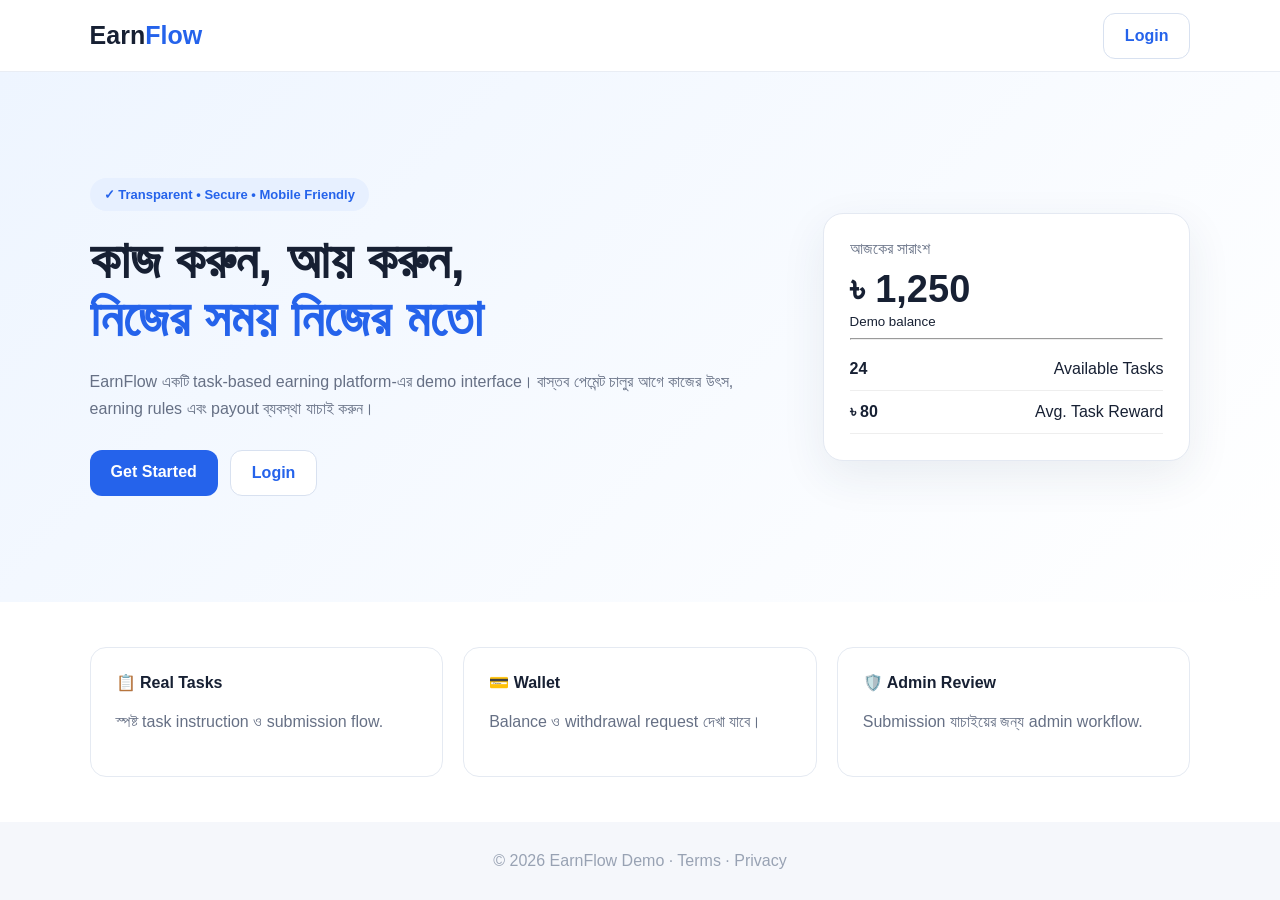
==== index.html @ a75850d5 "Add files via upload" ====
<!doctype html>
<html lang="bn">
<head>
<meta charset="utf-8"><meta name="viewport" content="width=device-width,initial-scale=1">
<title>EarnFlow — Work & Earn</title>
<link rel="stylesheet" href="style.css">
</head>
<body>
<header class="nav"><div class="brand">Earn<span>Flow</span></div><a href="login.html" class="btn ghost">Login</a></header>
<main class="hero">
<section><div class="pill">✓ Transparent • Secure • Mobile Friendly</div>
<h1>কাজ করুন, আয় করুন,<br><span>নিজের সময় নিজের মতো</span></h1>
<p>EarnFlow একটি task-based earning platform-এর demo interface। বাস্তব পেমেন্ট চালুর আগে কাজের উৎস, earning rules এবং payout ব্যবস্থা যাচাই করুন।</p>
<div class="actions"><a class="btn" href="register.html">Get Started</a><a class="btn ghost" href="login.html">Login</a></div>
</section>
<div class="hero-card"><div class="card-title">আজকের সারাংশ</div><div class="big">৳ 1,250</div><small>Demo balance</small><hr><div class="mini"><b>24</b><span>Available Tasks</span></div><div class="mini"><b>৳ 80</b><span>Avg. Task Reward</span></div></div>
</main>
<section class="features"><div><b>📋 Real Tasks</b><p>স্পষ্ট task instruction ও submission flow.</p></div><div><b>💳 Wallet</b><p>Balance ও withdrawal request দেখা যাবে।</p></div><div><b>🛡️ Admin Review</b><p>Submission যাচাইয়ের জন্য admin workflow.</p></div></section>
<footer>© 2026 EarnFlow Demo · Terms · Privacy</footer>
</body></html>
---- style.css ----
*{box-sizing:border-box}body{margin:0;font-family:Arial,'Noto Sans Bengali',sans-serif;background:#f5f7fb;color:#172033}.nav{height:72px;display:flex;align-items:center;justify-content:space-between;padding:0 7%;background:#fff;border-bottom:1px solid #e9edf4}.brand{font-size:25px;font-weight:800;color:#172033}.brand span{color:#2563eb}.hero{min-height:530px;padding:70px 7%;display:grid;grid-template-columns:1.3fr .7fr;gap:50px;align-items:center;background:linear-gradient(135deg,#eef5ff,#fff)}.pill{display:inline-block;background:#e7f0ff;color:#2563eb;padding:9px 14px;border-radius:30px;font-size:13px;font-weight:700}h1{font-size:52px;line-height:1.12;margin:20px 0}h1 span{color:#2563eb}p{color:#667085;line-height:1.7}.actions{display:flex;gap:12px;margin-top:28px}.btn{display:inline-block;text-decoration:none;border:0;border-radius:12px;padding:13px 21px;background:#2563eb;color:#fff;font-weight:700;cursor:pointer}.btn.ghost{background:#fff;color:#2563eb;border:1px solid #d8e1f0}.hero-card,.panel{background:#fff;border:1px solid #e4e9f2;border-radius:20px;padding:26px;box-shadow:0 15px 45px #243b5315}.card-title{color:#667085}.big{font-size:38px;font-weight:800;margin-top:10px}.mini{display:flex;justify-content:space-between;padding:12px 0;border-bottom:1px solid #eee}.features{display:grid;grid-template-columns:repeat(3,1fr);gap:20px;padding:45px 7%;background:#fff}.features>div{padding:25px;border:1px solid #e5eaf2;border-radius:16px}footer{text-align:center;padding:30px;color:#98a2b3}.auth{max-width:430px;margin:70px auto;padding:0 20px}.auth h1{text-align:center;font-size:34px}.field{margin:14px 0}.field label{display:block;margin-bottom:7px;font-weight:700;font-size:14px}.field input,.field select,.field textarea{width:100%;padding:13px;border:1px solid #d7deea;border-radius:10px;background:#fff}.full{width:100%;margin-top:10px}.dash{max-width:1100px;margin:30px auto;padding:0 18px}.dashnav{display:flex;justify-content:space-between;align-items:center;margin-bottom:25px}.grid{display:grid;grid-template-columns:repeat(3,1fr);gap:18px}.stat{background:#fff;padding:22px;border-radius:16px;border:1px solid #e5eaf2}.stat b{font-size:27px;display:block;margin-top:8px}.task{margin-top:18px}.task h3{margin:0}.task .reward{color:#159a63;font-weight:800}.row{display:flex;justify-content:space-between;gap:20px;align-items:center}.notice{padding:12px;background:#fff7df;border:1px solid #f5d98b;border-radius:10px;color:#765800;margin-bottom:18px}@media(max-width:750px){.hero{grid-template-columns:1fr;padding:45px 6%}h1{font-size:39px}.features,.grid{grid-template-columns:1fr}.hero-card{margin-top:5px}.nav{padding:0 5%}}
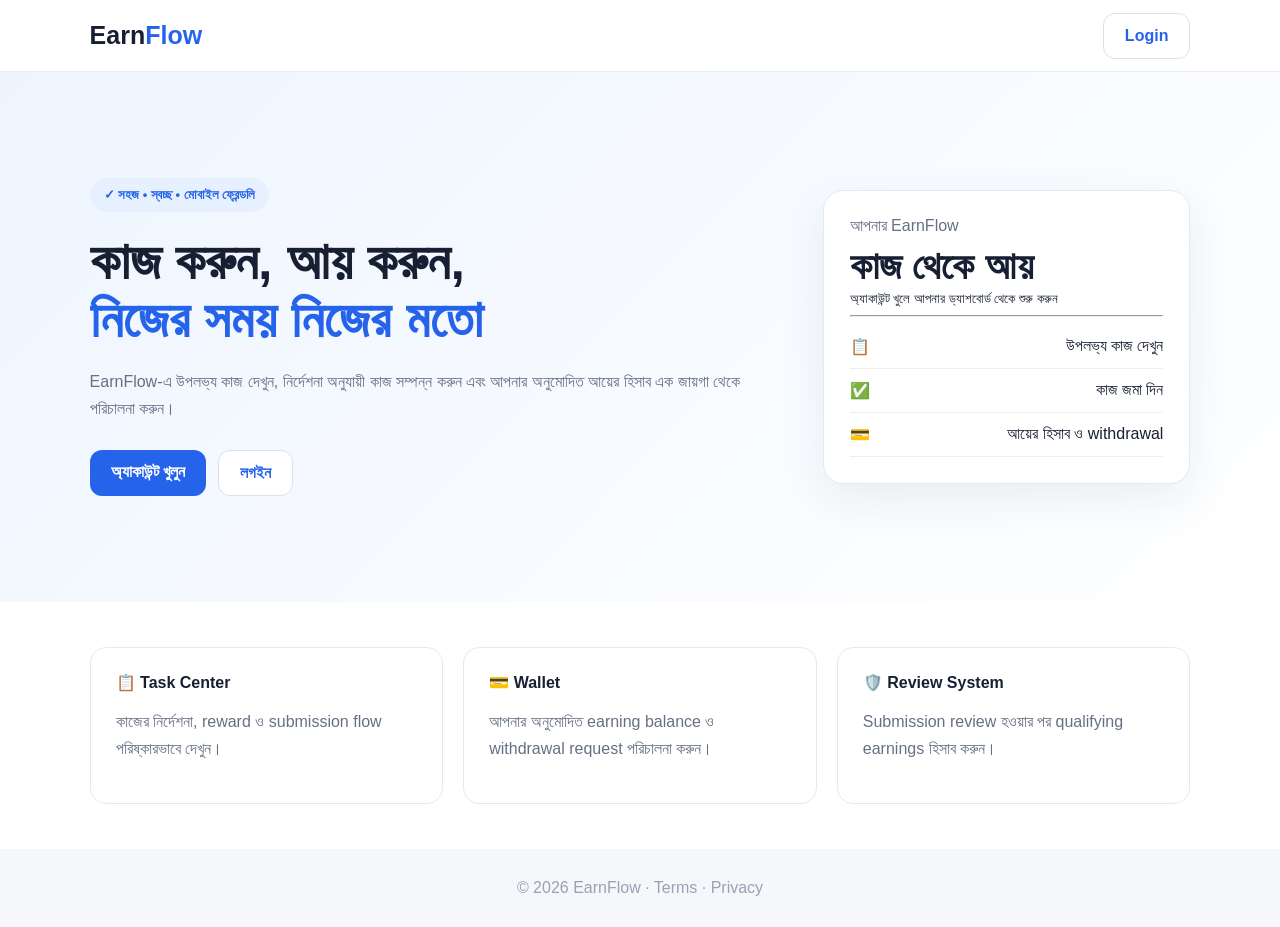
==== commit fbac5f75: "Update index.html" ====
--- a/index.html
+++ b/index.html
@@ -1,20 +1,113 @@
 <!doctype html>
 <html lang="bn">
 <head>
-<meta charset="utf-8"><meta name="viewport" content="width=device-width,initial-scale=1">
-<title>EarnFlow — Work & Earn</title>
+<meta charset="utf-8">
+<meta name="viewport" content="width=device-width,initial-scale=1">
+<title>EarnFlow — কাজ করুন, আয় করুন</title>
 <link rel="stylesheet" href="style.css">
 </head>
+
 <body>
-<header class="nav"><div class="brand">Earn<span>Flow</span></div><a href="login.html" class="btn ghost">Login</a></header>
+
+<header class="nav">
+  <div class="brand">Earn<span>Flow</span></div>
+  <a href="login.html" class="btn ghost">Login</a>
+</header>
+
 <main class="hero">
-<section><div class="pill">✓ Transparent • Secure • Mobile Friendly</div>
-<h1>কাজ করুন, আয় করুন,<br><span>নিজের সময় নিজের মতো</span></h1>
-<p>EarnFlow একটি task-based earning platform-এর demo interface। বাস্তব পেমেন্ট চালুর আগে কাজের উৎস, earning rules এবং payout ব্যবস্থা যাচাই করুন।</p>
-<div class="actions"><a class="btn" href="register.html">Get Started</a><a class="btn ghost" href="login.html">Login</a></div>
+
+<section>
+
+<div class="pill">
+✓ সহজ • স্বচ্ছ • মোবাইল ফ্রেন্ডলি
+</div>
+
+<h1>
+কাজ করুন, আয় করুন,<br>
+<span>নিজের সময় নিজের মতো</span>
+</h1>
+
+<p>
+EarnFlow-এ উপলভ্য কাজ দেখুন, নির্দেশনা অনুযায়ী কাজ সম্পন্ন করুন এবং আপনার অনুমোদিত আয়ের হিসাব এক জায়গা থেকে পরিচালনা করুন।
+</p>
+
+<div class="actions">
+
+<a class="btn" href="register.html">
+অ্যাকাউন্ট খুলুন
+</a>
+
+<a class="btn ghost" href="login.html">
+লগইন
+</a>
+
+</div>
+
 </section>
-<div class="hero-card"><div class="card-title">আজকের সারাংশ</div><div class="big">৳ 1,250</div><small>Demo balance</small><hr><div class="mini"><b>24</b><span>Available Tasks</span></div><div class="mini"><b>৳ 80</b><span>Avg. Task Reward</span></div></div>
+
+<div class="hero-card">
+
+<div class="card-title">
+আপনার EarnFlow
+</div>
+
+<div class="big">
+কাজ থেকে আয়
+</div>
+
+<small>
+অ্যাকাউন্ট খুলে আপনার ড্যাশবোর্ড থেকে শুরু করুন
+</small>
+
+<hr>
+
+<div class="mini">
+<b>📋</b>
+<span>উপলভ্য কাজ দেখুন</span>
+</div>
+
+<div class="mini">
+<b>✅</b>
+<span>কাজ জমা দিন</span>
+</div>
+
+<div class="mini">
+<b>💳</b>
+<span>আয়ের হিসাব ও withdrawal</span>
+</div>
+
+</div>
+
 </main>
-<section class="features"><div><b>📋 Real Tasks</b><p>স্পষ্ট task instruction ও submission flow.</p></div><div><b>💳 Wallet</b><p>Balance ও withdrawal request দেখা যাবে।</p></div><div><b>🛡️ Admin Review</b><p>Submission যাচাইয়ের জন্য admin workflow.</p></div></section>
-<footer>© 2026 EarnFlow Demo · Terms · Privacy</footer>
-</body></html>+
+<section class="features">
+
+<div>
+<b>📋 Task Center</b>
+<p>
+কাজের নির্দেশনা, reward ও submission flow পরিষ্কারভাবে দেখুন।
+</p>
+</div>
+
+<div>
+<b>💳 Wallet</b>
+<p>
+আপনার অনুমোদিত earning balance ও withdrawal request পরিচালনা করুন।
+</p>
+</div>
+
+<div>
+<b>🛡️ Review System</b>
+<p>
+Submission review হওয়ার পর qualifying earnings হিসাব করুন।
+</p>
+</div>
+
+</section>
+
+<footer>
+© 2026 EarnFlow · Terms · Privacy
+</footer>
+
+</body>
+</html>
